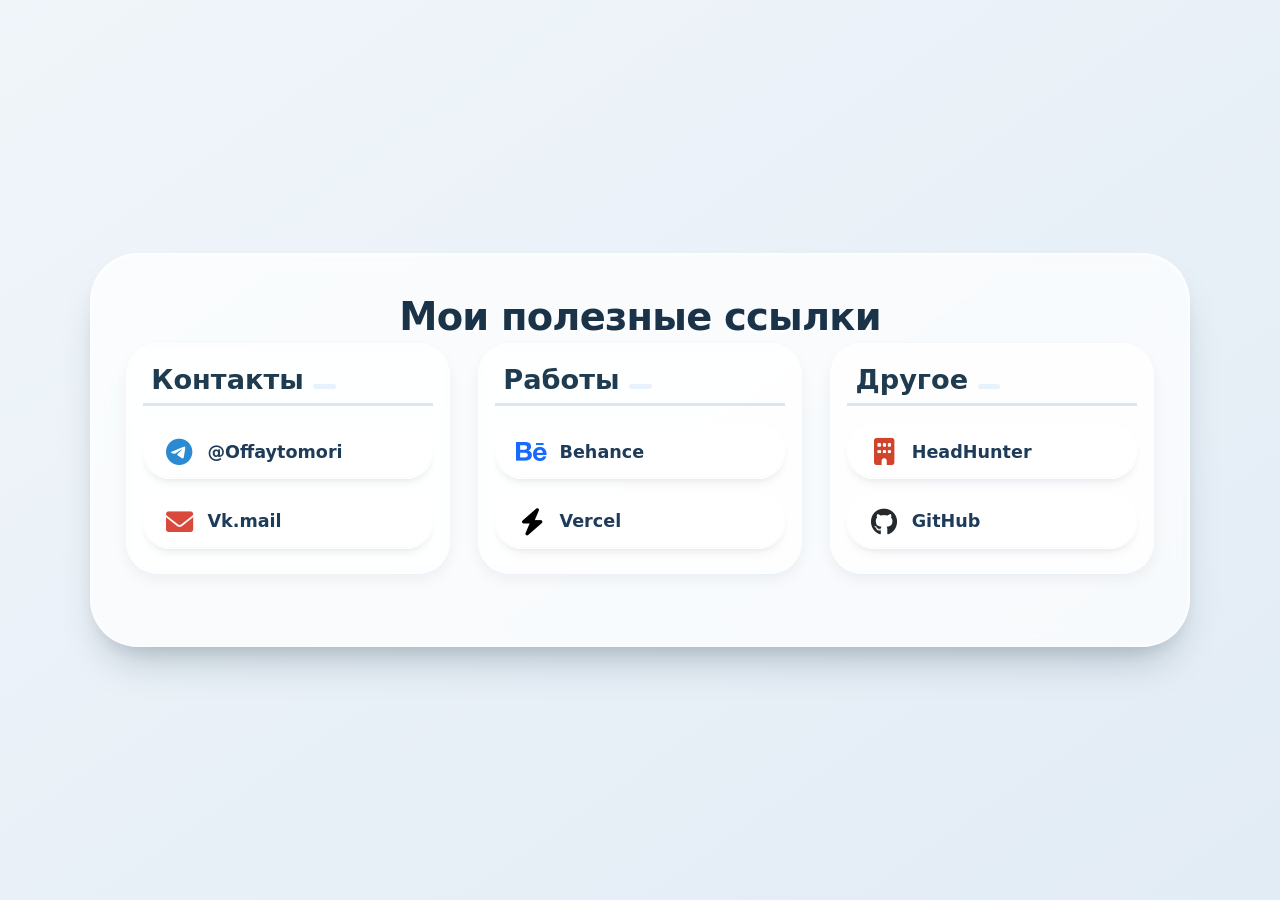
==== index.html @ 2858f349 "Update index.html" ====
<!DOCTYPE html>
<html lang="ru">
<head>
    <meta charset="UTF-8">
    <meta name="viewport" content="width=device-width, initial-scale=1.0">
    <title>Мои ссылки по категориям</title>
    <link rel="stylesheet" href="https://cdnjs.cloudflare.com/ajax/libs/font-awesome/6.0.0-beta3/css/all.min.css">
    <style>
        * {
            margin: 0;
            padding: 0;
            box-sizing: border-box;
        }

        body {
            font-family: 'Segoe UI', Roboto, system-ui, sans-serif;
            background: linear-gradient(145deg, #f0f5fa 0%, #e2ecf5 100%);
            min-height: 100vh;
            display: flex;
            justify-content: center;
            align-items: center;
            padding: 2rem 1rem;
        }

        .links-container {
            max-width: 1100px;
            width: 100%;
            background: rgba(255, 255, 255, 0.7);
            backdrop-filter: blur(8px);
            border-radius: 3rem;
            padding: 2.5rem 2.2rem;
            box-shadow: 0 25px 40px -15px rgba(0, 35, 50, 0.25),
                        0 10px 20px -8px rgba(0, 0, 0, 0.1),
                        inset 0 1px 3px rgba(255, 255, 255, 0.9);
            border: 1px solid rgba(255, 255, 255, 0.6);
        }

        h1 {
            font-weight: 650;
            font-size: 2.4rem;
            letter-spacing: -0.02em;
            color: #1a3349;
            margin-bottom: 0.25rem;
            text-align: center;
            text-shadow: 0 2px 4px rgba(255, 255, 255, 0.7);
        }

        .subhead {
            text-align: center;
            color: #2a4d6e;
            margin-bottom: 2.8rem;
            font-weight: 400;
            font-size: 1.15rem;
            border-bottom: 2px dashed #b8cfE3;
            padding-bottom: 1rem;
        }
        .categories-grid {
            display: grid;
            grid-template-columns: repeat(3, 1fr);
            gap: 2rem 1.8rem;
            margin-bottom: 2rem;
        }
        .category {
            background: rgba(255, 255, 255, 0.3);
            border-radius: 2rem;
            padding: 1.2rem 1rem 1.5rem 1rem;
            backdrop-filter: blur(4px);
            box-shadow: 0 6px 14px rgba(0, 20, 30, 0.05);
            transition: all 0.2s;
            border: 1px solid rgba(255,255,255,0.7);
        }

        .category:hover {
            background: rgba(255, 255, 255, 0.5);
            border-color: rgba(130, 180, 220, 0.3);
        }

        .category-title {
            font-size: 1.7rem;
            font-weight: 600;
            color: #1e3b4f;
            padding-left: 0.5rem;
            margin-bottom: 1.2rem;
            border-bottom: 3px solid rgba(80, 130, 180, 0.2);
            padding-bottom: 0.5rem;
            display: flex;
            flex-wrap: wrap;
            align-items: baseline;
            gap: 0.3rem;
        }

        .category-title span {
            font-size: 1rem;
            font-weight: 400;
            color: #3f627c;
            background: rgba(210, 230, 250, 0.5);
            padding: 0.15rem 0.7rem;
            border-radius: 40px;
            margin-left: 0.3rem;
            white-space: nowrap;
        }

        .category-links {
            display: flex;
            flex-direction: column;
            gap: 0.9rem;
        }
        .link-card {
            display: flex;
            align-items: center;
            justify-content: flex-start;
            background: #ffffffdd;
            backdrop-filter: blur(4px);
            border-radius: 50px;
            padding: 0.8rem 1.2rem;
            box-shadow: 0 6px 12px -6px rgba(30, 50, 70, 0.15),
                        0 3px 6px rgba(0, 0, 0, 0.02),
                        inset 0 -1px 0 rgba(0,0,0,0.02);
            transition: all 0.2s ease;
            border: 1px solid rgba(255, 255, 255, 0.7);
            text-decoration: none;
            color: #1e3c5a;
            font-weight: 550;
            font-size: 1.1rem;
            gap: 12px;
            width: 100%;
            white-space: nowrap;
        }

        .link-card i {
            font-size: 1.7rem;
            width: 2rem;
            text-align: center;
            transition: transform 0.15s ease;
            color: #2c577c;
            flex-shrink: 0;
        }
        .link-card .fa-telegram { color: #2A8BD2; }
        .link-card .fa-envelope { color: #D94A3D; }
        .link-card .fa-behance { color: #1769FF; }
        .link-card .fa-bolt { color: #000000; } 
        .link-card .fa-building { color: #d1442c; } 
        .link-card .fa-github { color: #24292e; }

        .link-card:hover {
            transform: translateY(-3px) scale(1.01);
            box-shadow: 0 16px 20px -10px rgba(25, 75, 105, 0.25),
                        0 6px 10px -4px rgba(0,0,0,0.1);
            background: white;
            border-color: rgba(90, 150, 210, 0.3);
        }

        .link-card:hover i {
            transform: scale(1.08);
        }

        .link-card:active {
            transform: scale(0.98);
            box-shadow: inset 0 4px 8px rgba(0,0,0,0.05);
        }

        footer {
            margin-top: 2.2rem;
            text-align: center;
            font-size: 0.9rem;
            color: #3f5e7a;
            opacity: 0.7;
            border-top: 1px dashed #b6cfdf;
            padding-top: 1.5rem;
        }
        @media (max-width: 850px) {
            .categories-grid {
                grid-template-columns: repeat(2, 1fr);
            }
            .links-container {
                padding: 2rem 1.5rem;
            }
            h1 {
                font-size: 2rem;
            }
        }

        @media (max-width: 550px) {
            .categories-grid {
                grid-template-columns: 1fr;
                gap: 1.5rem;
            }
            .category-title {
                font-size: 1.6rem;
            }
            .link-card {
                padding: 0.7rem 1rem;
                font-size: 1rem;
                white-space: normal;
            }
        }
    </style>
</head>
<body>
    <div class="links-container">
        <h1>Мои полезные ссылки</h1>
        <div class="categories-grid">  
            <div class="category">
                <div class="category-title">
                    Контакты <span></span>
                </div>
                <div class="category-links">
                    <a href="https://t.me/Offaytomori" target="_blank" rel="noopener" class="link-card">
                        <i class="fab fa-telegram"></i>
                        <span>@Offaytomori</span>
                    </a>
                   
                    <a href="mailto:depressionx9@vk.com" class="link-card">
                        <i class="fas fa-envelope"></i>
                        <span>Vk.mail</span>
                    </a>
                </div>
            </div>
            <div class="category">
                <div class="category-title">
                    Работы <span></span>
                </div>
                <div class="category-links">
                    <a href="https://www.behance.net/16b29ceb" target="_blank" rel="noopener" class="link-card">
                        <i class="fab fa-behance"></i>
                        <span>Behance</span>
                    </a>
                    <a href="#" target="_blank" rel="noopener" class="link-card">
                        <i class="fas fa-bolt"></i>
                        <span>Vercel</span>
                    </a>
                </div>
            </div>
            <div class="category">
                <div class="category-title">
                    Другое <span></span>
                </div>
                <div class="category-links">
                    <a href="https://yaroslavl.hh.ru/resume/73045f3bff0fe6feba0039ed1f316635503741" target="_blank" rel="noopener" class="link-card">
                        <i class="fas fa-building"></i>
                        <span>HeadHunter</span>
                    </a>
                    <a href="https://github.com/Aytomori" target="_blank" rel="noopener" class="link-card">
                        <i class="fab fa-github"></i>
                        <span>GitHub</span>
                    </a>
                </div>
            </div>
        </div>
    </div>
</body>
</html>
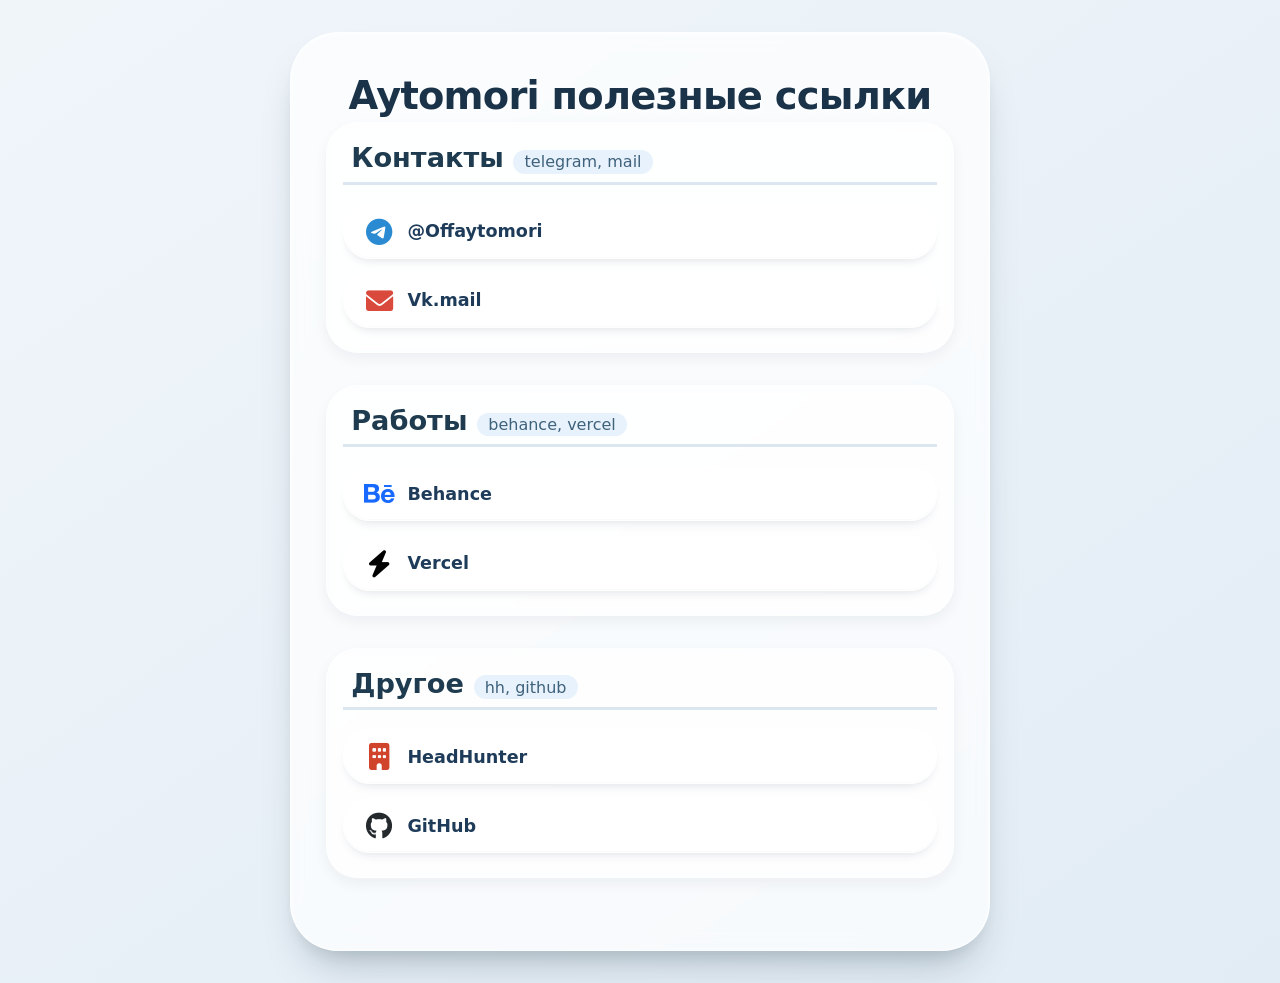
==== commit 9030df6e: "Update index.html" ====
--- a/index.html
+++ b/index.html
@@ -3,7 +3,7 @@
 <head>
     <meta charset="UTF-8">
     <meta name="viewport" content="width=device-width, initial-scale=1.0">
-    <title>Мои ссылки по категориям</title>
+    <title>Мои ссылки — вертикально</title>
     <link rel="stylesheet" href="https://cdnjs.cloudflare.com/ajax/libs/font-awesome/6.0.0-beta3/css/all.min.css">
     <style>
         * {
@@ -21,9 +21,8 @@
             align-items: center;
             padding: 2rem 1rem;
         }
-
         .links-container {
-            max-width: 1100px;
+            max-width: 700px;
             width: 100%;
             background: rgba(255, 255, 255, 0.7);
             backdrop-filter: blur(8px);
@@ -48,18 +47,19 @@
         .subhead {
             text-align: center;
             color: #2a4d6e;
-            margin-bottom: 2.8rem;
+            margin-bottom: 2rem;
             font-weight: 400;
             font-size: 1.15rem;
-            border-bottom: 2px dashed #b8cfE3;
+            border-bottom: 2px dashed #b8cfe3;
             padding-bottom: 1rem;
         }
         .categories-grid {
-            display: grid;
-            grid-template-columns: repeat(3, 1fr);
-            gap: 2rem 1.8rem;
+            display: flex;
+            flex-direction: column;
+            gap: 2rem;
             margin-bottom: 2rem;
         }
+
         .category {
             background: rgba(255, 255, 255, 0.3);
             border-radius: 2rem;
@@ -105,6 +105,7 @@
             flex-direction: column;
             gap: 0.9rem;
         }
+
         .link-card {
             display: flex;
             align-items: center;
@@ -135,6 +136,7 @@
             color: #2c577c;
             flex-shrink: 0;
         }
+
         .link-card .fa-telegram { color: #2A8BD2; }
         .link-card .fa-envelope { color: #D94A3D; }
         .link-card .fa-behance { color: #1769FF; }
@@ -168,25 +170,12 @@
             border-top: 1px dashed #b6cfdf;
             padding-top: 1.5rem;
         }
-        @media (max-width: 850px) {
-            .categories-grid {
-                grid-template-columns: repeat(2, 1fr);
-            }
+        @media (max-width: 450px) {
             .links-container {
-                padding: 2rem 1.5rem;
-            }
-            h1 {
-                font-size: 2rem;
-            }
-        }
-
-        @media (max-width: 550px) {
-            .categories-grid {
-                grid-template-columns: 1fr;
-                gap: 1.5rem;
+                padding: 1.8rem 1.2rem;
             }
             .category-title {
-                font-size: 1.6rem;
+                font-size: 1.5rem;
             }
             .link-card {
                 padding: 0.7rem 1rem;
@@ -198,18 +187,17 @@
 </head>
 <body>
     <div class="links-container">
-        <h1>Мои полезные ссылки</h1>
+        <h1>Aytomori полезные ссылки</h1>
         <div class="categories-grid">  
             <div class="category">
                 <div class="category-title">
-                    Контакты <span></span>
+                    Контакты <span>telegram, mail</span>
                 </div>
                 <div class="category-links">
                     <a href="https://t.me/Offaytomori" target="_blank" rel="noopener" class="link-card">
                         <i class="fab fa-telegram"></i>
                         <span>@Offaytomori</span>
                     </a>
-                   
                     <a href="mailto:depressionx9@vk.com" class="link-card">
                         <i class="fas fa-envelope"></i>
                         <span>Vk.mail</span>
@@ -218,7 +206,7 @@
             </div>
             <div class="category">
                 <div class="category-title">
-                    Работы <span></span>
+                    Работы <span>behance, vercel</span>
                 </div>
                 <div class="category-links">
                     <a href="https://www.behance.net/16b29ceb" target="_blank" rel="noopener" class="link-card">
@@ -233,7 +221,7 @@
             </div>
             <div class="category">
                 <div class="category-title">
-                    Другое <span></span>
+                    Другое <span>hh, github</span>
                 </div>
                 <div class="category-links">
                     <a href="https://yaroslavl.hh.ru/resume/73045f3bff0fe6feba0039ed1f316635503741" target="_blank" rel="noopener" class="link-card">
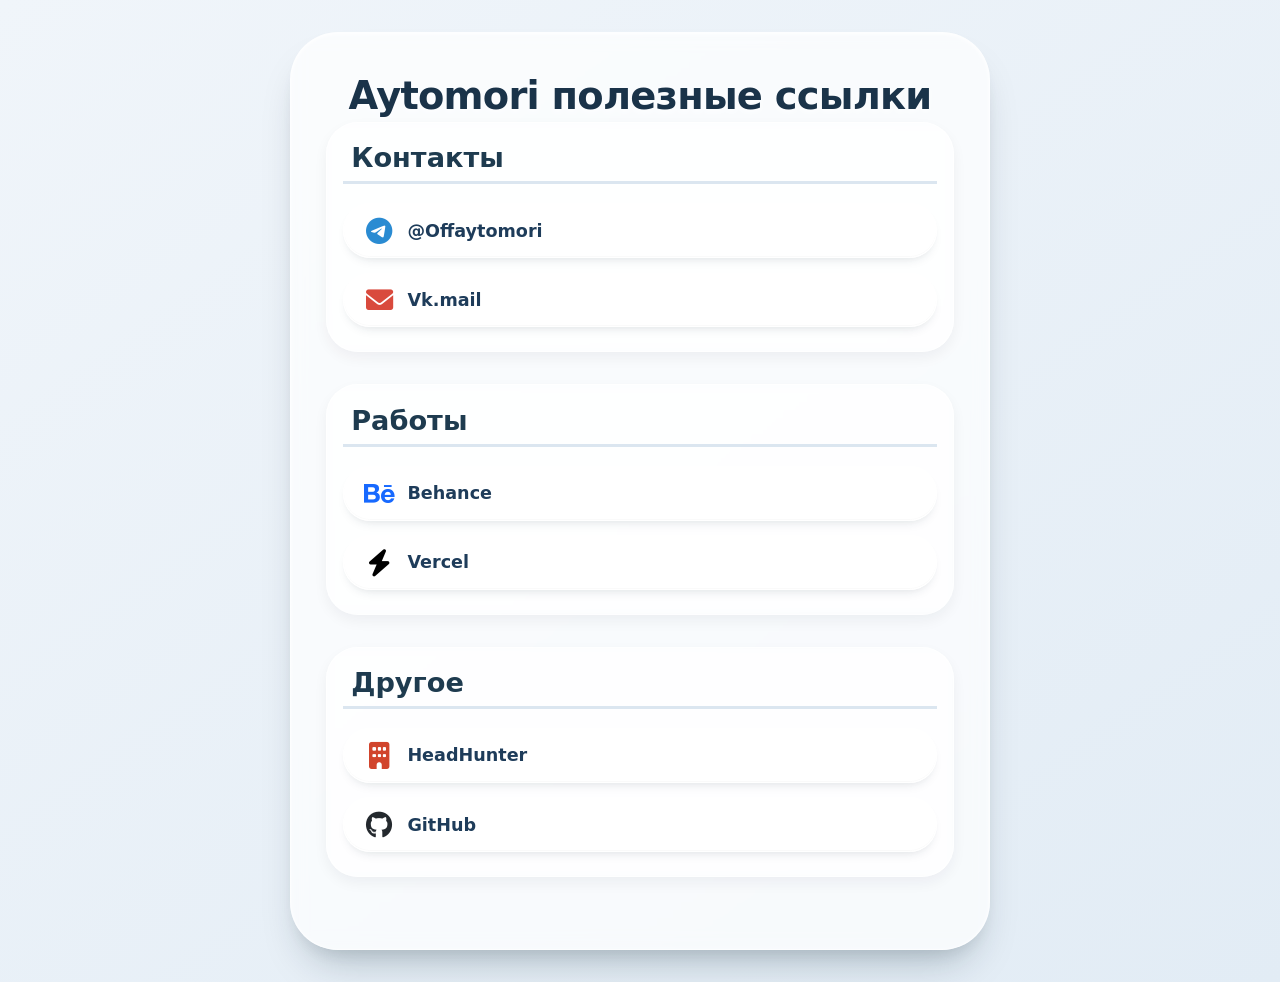
==== commit 8ae56d91: "Update index.html" ====
--- a/index.html
+++ b/index.html
@@ -88,18 +88,6 @@
             align-items: baseline;
             gap: 0.3rem;
         }
-
-        .category-title span {
-            font-size: 1rem;
-            font-weight: 400;
-            color: #3f627c;
-            background: rgba(210, 230, 250, 0.5);
-            padding: 0.15rem 0.7rem;
-            border-radius: 40px;
-            margin-left: 0.3rem;
-            white-space: nowrap;
-        }
-
         .category-links {
             display: flex;
             flex-direction: column;
@@ -191,7 +179,7 @@
         <div class="categories-grid">  
             <div class="category">
                 <div class="category-title">
-                    Контакты <span>telegram, mail</span>
+                    Контакты
                 </div>
                 <div class="category-links">
                     <a href="https://t.me/Offaytomori" target="_blank" rel="noopener" class="link-card">
@@ -206,7 +194,7 @@
             </div>
             <div class="category">
                 <div class="category-title">
-                    Работы <span>behance, vercel</span>
+                    Работы
                 </div>
                 <div class="category-links">
                     <a href="https://www.behance.net/16b29ceb" target="_blank" rel="noopener" class="link-card">
@@ -221,7 +209,7 @@
             </div>
             <div class="category">
                 <div class="category-title">
-                    Другое <span>hh, github</span>
+                    Другое
                 </div>
                 <div class="category-links">
                     <a href="https://yaroslavl.hh.ru/resume/73045f3bff0fe6feba0039ed1f316635503741" target="_blank" rel="noopener" class="link-card">
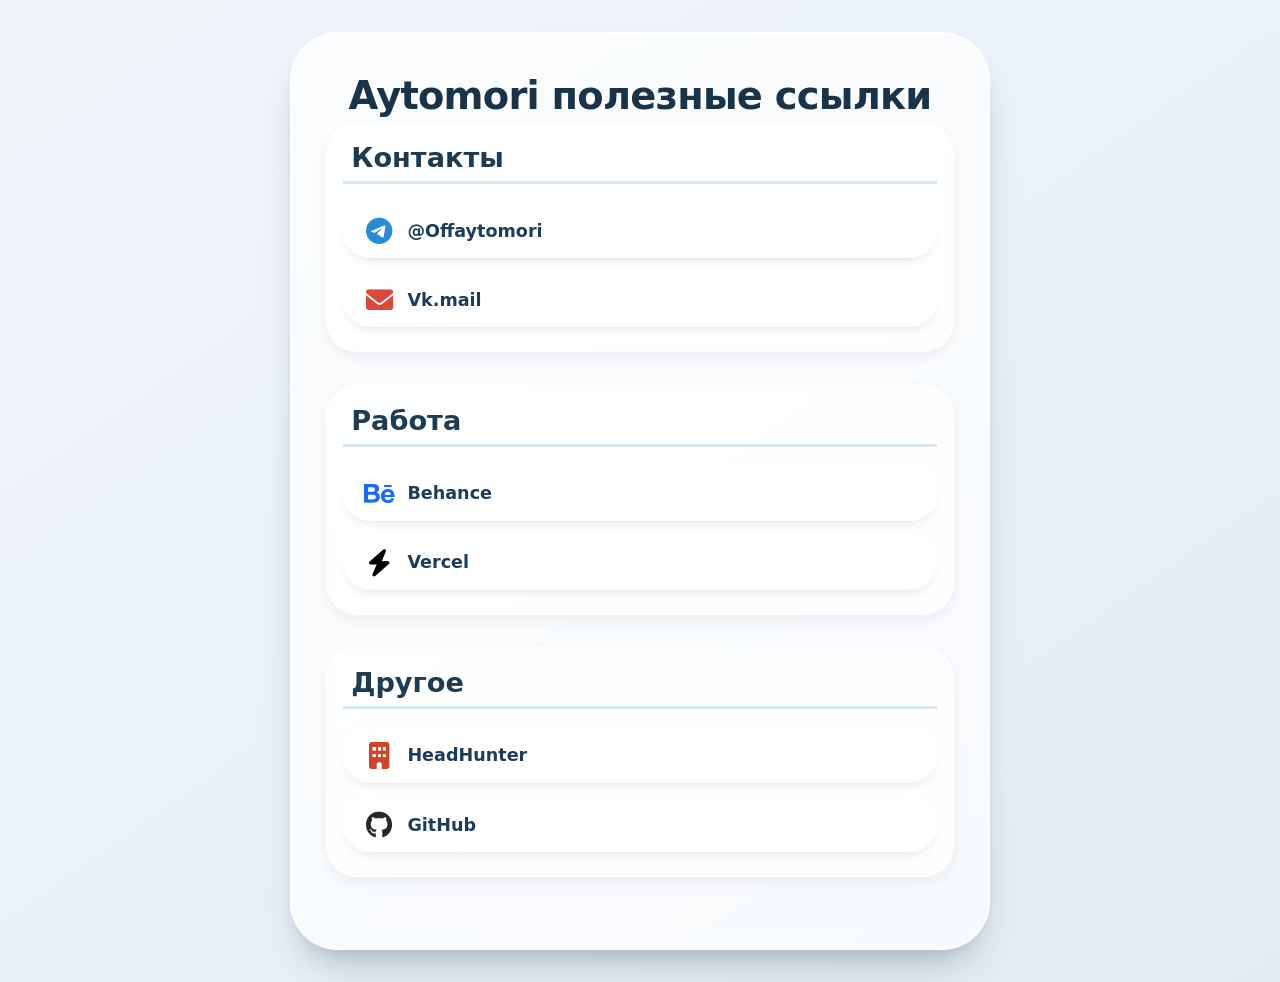
==== commit 3647050d: "Update index.html" ====
--- a/index.html
+++ b/index.html
@@ -3,7 +3,7 @@
 <head>
     <meta charset="UTF-8">
     <meta name="viewport" content="width=device-width, initial-scale=1.0">
-    <title>Мои ссылки — вертикально</title>
+    <title>Aytomori полезные ссылки</title>
     <link rel="stylesheet" href="https://cdnjs.cloudflare.com/ajax/libs/font-awesome/6.0.0-beta3/css/all.min.css">
     <style>
         * {
@@ -194,7 +194,7 @@
             </div>
             <div class="category">
                 <div class="category-title">
-                    Работы
+                    Работа
                 </div>
                 <div class="category-links">
                     <a href="https://www.behance.net/16b29ceb" target="_blank" rel="noopener" class="link-card">
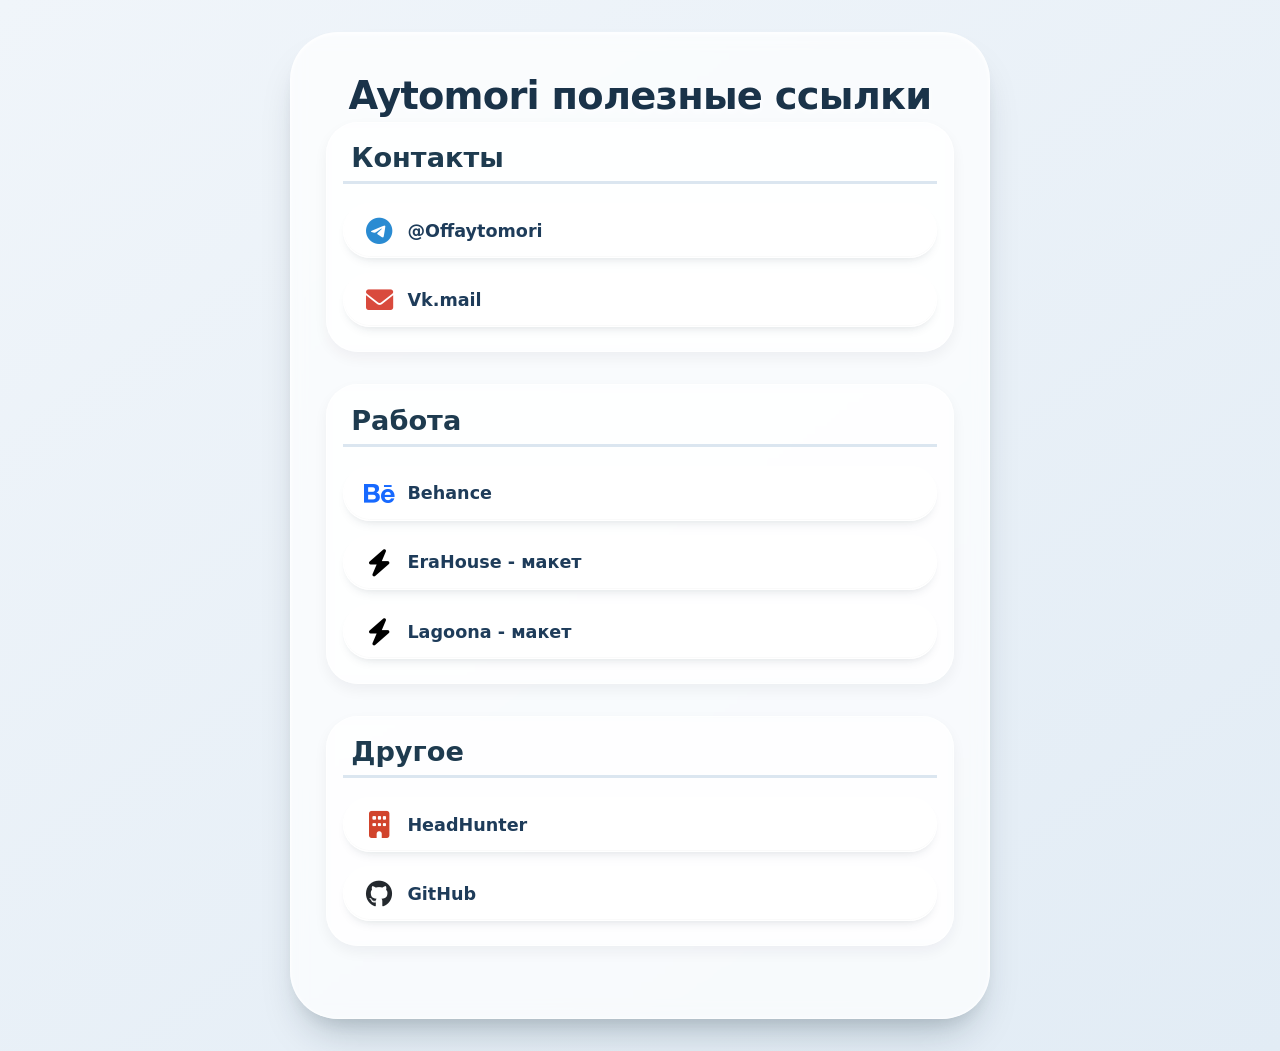
==== commit 6ec4eec8: "Update index.html" ====
--- a/index.html
+++ b/index.html
@@ -201,9 +201,13 @@
                         <i class="fab fa-behance"></i>
                         <span>Behance</span>
                     </a>
-                    <a href="#" target="_blank" rel="noopener" class="link-card">
+                    <a href="../EraHouse/index.html" target="_blank" rel="noopener" class="link-card">
                         <i class="fas fa-bolt"></i>
-                        <span>Vercel</span>
+                        <span>EraHouse - макет</span>
+                    </a>
+                    <a href="../Lagoona/index.html" target="_blank" rel="noopener" class="link-card">
+                        <i class="fas fa-bolt"></i>
+                        <span>Lagoona - макет</span>
                     </a>
                 </div>
             </div>
